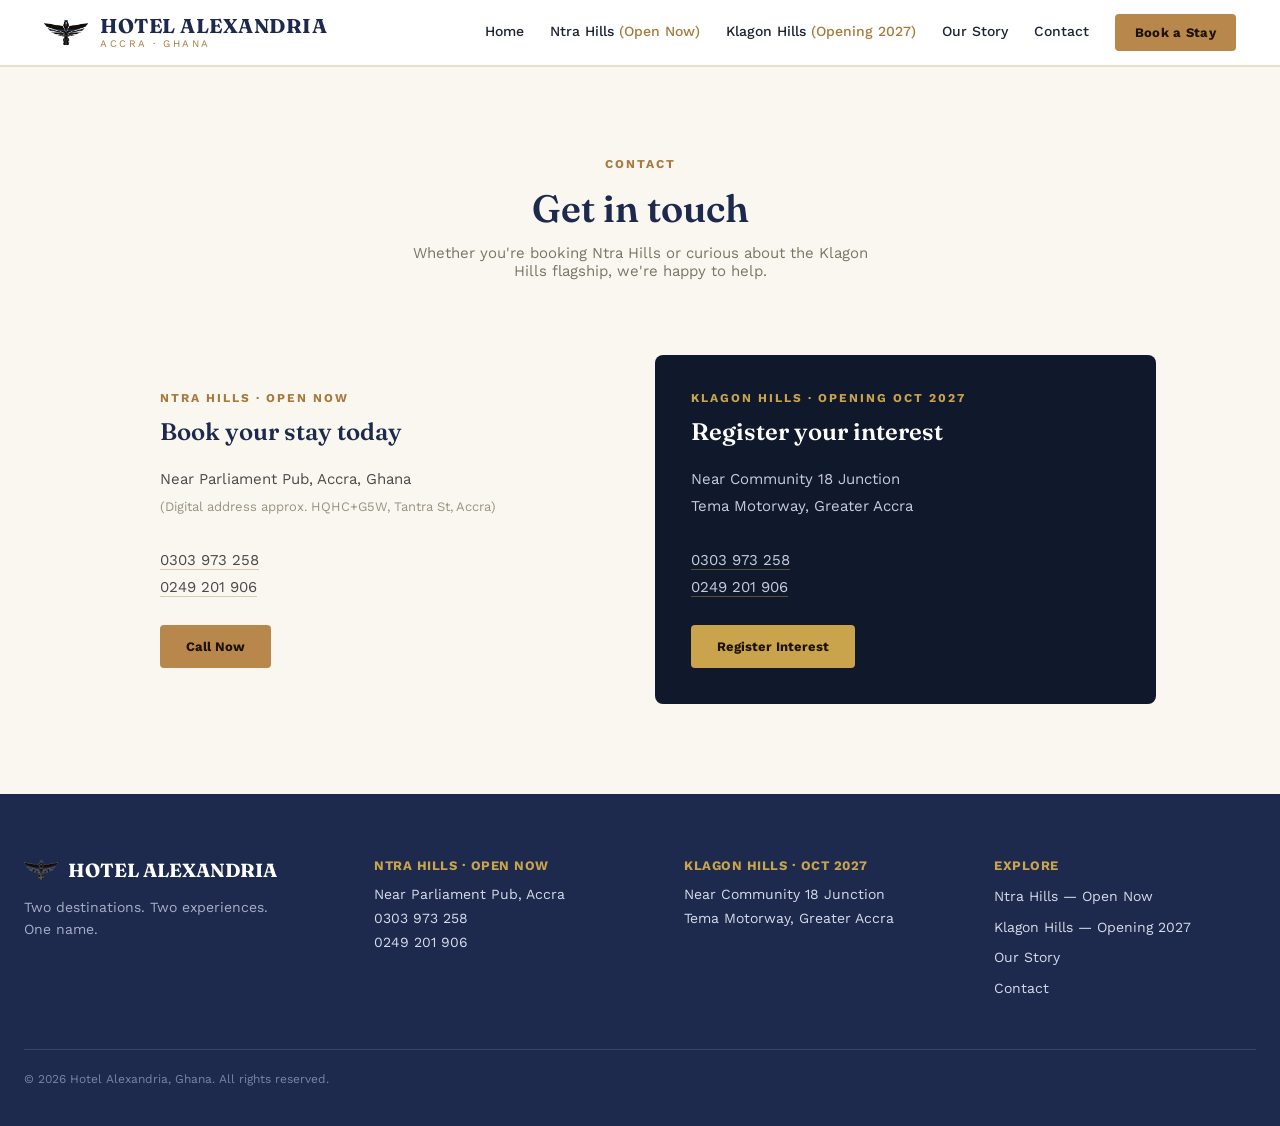
==== contact.html @ 18358ba7 "Add files via upload" ====
<!doctype html>
<html lang="en">
<head>
<meta charset="utf-8">
<meta name="viewport" content="width=device-width, initial-scale=1">
<title>Contact — Hotel Alexandria</title>
<link rel="stylesheet" href="css/style.css">
</head>
<body>
<div style="width: 100%; background: #FAF7F0; overflow-x: hidden;">

<div style="position: sticky; top: 0; z-index: 40; width: 100%; background: #FFFFFF; border-bottom: 1px solid #E7DFCF;">
    <div style="max-width: 1240px; margin: 0 auto; padding: 14px 24px; display: flex; flex-wrap: wrap; align-items: center; justify-content: space-between; gap: 16px;">
      <a href="index.html" style="display: flex; align-items: center; gap: 12px;">
        <img src="images/logo-icon.png" alt="Hotel Alexandria mark" style="width: 44px; height: auto; display: block;">
        <div style="display: flex; flex-direction: column; line-height: 1;">
          <span style="font-family: 'Fraunces', serif; font-weight: 700; font-size: 20px; letter-spacing: 0.5px; color: #1D2A4D;">HOTEL ALEXANDRIA</span>
          <span style="font-size: 10px; letter-spacing: 2.5px; color: #A67A3D; margin-top: 3px;">ACCRA &middot; GHANA</span>
        </div>
      </a>
      <div style="display: flex; flex-wrap: wrap; align-items: center; gap: 26px;">
        <a class="nav-link" href="index.html" style="font-size: 14px; font-weight: 500; color: #1D2333;">Home</a>
        <a class="nav-link" href="ntra-hills.html" style="font-size: 14px; font-weight: 500; color: #1D2333;">Ntra Hills <span style="color:#A67A3D;">(Open Now)</span></a>
        <a class="nav-link" href="klagon-hills.html" style="font-size: 14px; font-weight: 500; color: #1D2333;">Klagon Hills <span style="color:#A67A3D;">(Opening 2027)</span></a>
        <a class="nav-link" href="our-story.html" style="font-size: 14px; font-weight: 500; color: #1D2333;">Our Story</a>
        <a class="nav-link" href="contact.html" style="font-size: 14px; font-weight: 500; color: #1D2333;">Contact</a>
        <a class="cta-gold" href="#book" onclick="toggleDrawer(); return false;" style="background: #B8874B; color: #1D1204; padding: 11px 20px; border-radius: 4px; font-size: 13px; font-weight: 700; letter-spacing: 0.3px; cursor: pointer;">Book a Stay</a>
      </div>
    </div>
    
    <div id="booking-drawer" class="drawer-panel" style="width: 100%; background: #FFFFFF; border-top: 1px solid #E7DFCF;">
      <div style="max-width: 640px; margin: 0 auto; padding: 28px 24px 34px;">
        <div style="display: flex; justify-content: space-between; align-items: center; margin-bottom: 18px;">
          <h3 style="font-size: 19px; color: #1D2A4D; font-weight: 600;">Book Hotel Alexandria — Ntra Hills</h3>
          <a href="#" onclick="toggleDrawer(); return false;" style="cursor: pointer; font-size: 20px; color: #9A9382; line-height: 1;">&times;</a>
        </div>
        <div style="display: flex; flex-wrap: wrap; gap: 14px;">
          <div style="flex: 1 1 150px;">
            <label style="font-size: 11px; letter-spacing: 0.5px; color: #7A7565; display: block; margin-bottom: 6px;">CHECK IN</label>
            <input type="date" style="width: 100%; box-sizing: border-box; padding: 10px; border: 1px solid #D8CCB0; border-radius: 4px; font-family: 'Work Sans', sans-serif; font-size: 13px;">
          </div>
          <div style="flex: 1 1 150px;">
            <label style="font-size: 11px; letter-spacing: 0.5px; color: #7A7565; display: block; margin-bottom: 6px;">CHECK OUT</label>
            <input type="date" style="width: 100%; box-sizing: border-box; padding: 10px; border: 1px solid #D8CCB0; border-radius: 4px; font-family: 'Work Sans', sans-serif; font-size: 13px;">
          </div>
          <div style="flex: 1 1 110px;">
            <label style="font-size: 11px; letter-spacing: 0.5px; color: #7A7565; display: block; margin-bottom: 6px;">GUESTS</label>
            <input type="number" min="1" value="2" style="width: 100%; box-sizing: border-box; padding: 10px; border: 1px solid #D8CCB0; border-radius: 4px; font-family: 'Work Sans', sans-serif; font-size: 13px;">
          </div>
        </div>
        <a class="cta-gold" href="tel:0303973258" style="display: block; text-align: center; margin-top: 18px; background: #B8874B; color: #1D1204; padding: 14px; border-radius: 4px; font-size: 13px; font-weight: 700;">Call to Check Availability</a>
        <div style="text-align: center; margin-top: 8px; font-size: 11px; color: #9A9382;">We don't yet take bookings online — this calls our reservations line directly.</div>
        <div style="text-align: center; margin-top: 18px; padding-top: 16px; border-top: 1px solid #E7DFCF; font-size: 13px; color: #7A7565;">
          Looking for Klagon Hills? Opening October 2027 —
          <a href="klagon-hills.html" style="color: #A67A3D; font-weight: 600; border-bottom: 1px solid #A67A3D;">Register for updates</a>
        </div>
      </div>
    </div>
  </div>

<div style="width: 100%; padding: 90px 24px 20px; text-align: center;">
    <div style="font-size: 12px; letter-spacing: 2px; color: #A67A3D; font-weight: 700; margin-bottom: 14px;">CONTACT</div>
    <h1 style="font-size: 38px; color: #1D2A4D; font-weight: 600;">Get in touch</h1>
    <p style="font-size: 15px; color: #7A7565; margin-top: 12px; max-width: 480px; margin-left: auto; margin-right: auto;">Whether you're booking Ntra Hills or curious about the Klagon Hills flagship, we're happy to help.</p>
  </div>

  <div style="max-width: 1080px; margin: 40px auto 90px; padding: 0 24px; display: flex; flex-wrap: wrap; gap: 30px;">
    <div class="lift" style="flex: 1 1 320px; background: #FAF7F0; border-radius: 8px; padding: 36px;">
      <div style="font-size: 12px; letter-spacing: 2px; color: #A67A3D; font-weight: 700; margin-bottom: 12px;">NTRA HILLS &middot; OPEN NOW</div>
      <h2 style="font-size: 24px; color: #1D2A4D; font-weight: 600;">Book your stay today</h2>
      <div style="margin-top: 20px; font-size: 15px; color: #4A4A4A; line-height: 1.8;">
        Near Parliament Pub, Accra, Ghana<br>
        <span style="color: #9A9382; font-size: 13px;">(Digital address approx. HQHC+G5W, Tantra St, Accra)</span><br><br>
        <a href="tel:0303973258" style="border-bottom: 1px solid #D8CCB0;">0303 973 258</a><br>
        <a href="tel:0249201906" style="border-bottom: 1px solid #D8CCB0;">0249 201 906</a>
      </div>
      <a class="cta-gold" href="tel:0303973258" style="display: inline-block; margin-top: 24px; background: #B8874B; color: #1D1204; padding: 14px 26px; border-radius: 4px; font-size: 13px; font-weight: 700;">Call Now</a>
    </div>

    <div class="lift" style="flex: 1 1 320px; background: #10182C; border-radius: 8px; padding: 36px;">
      <div style="font-size: 12px; letter-spacing: 2px; color: #C9A44C; font-weight: 700; margin-bottom: 12px;">KLAGON HILLS &middot; OPENING OCT 2027</div>
      <h2 style="font-size: 24px; color: #FFFFFF; font-weight: 600;">Register your interest</h2>
      <div style="margin-top: 20px; font-size: 15px; color: #C7CCDC; line-height: 1.8;">
        Near Community 18 Junction<br>Tema Motorway, Greater Accra<br><br>
        <a href="tel:0303973258" style="border-bottom: 1px solid rgba(201,164,76,0.4);">0303 973 258</a><br>
        <a href="tel:0249201906" style="border-bottom: 1px solid rgba(201,164,76,0.4);">0249 201 906</a>
      </div>
      <a class="cta-gold" href="tel:0303973258" style="display: inline-block; margin-top: 24px; background: #C9A44C; color: #1D1204; padding: 14px 26px; border-radius: 4px; font-size: 13px; font-weight: 700;">Register Interest</a>
    </div>
  </div>


<div style="width: 100%; background: #1D2A4D; padding: 64px 24px 40px;">
    <div style="max-width: 1240px; margin: 0 auto;">
      <div style="display: flex; flex-wrap: wrap; gap: 48px; justify-content: space-between;">
        <div style="flex: 1 1 260px;">
          <div style="display: flex; align-items: center; gap: 10px;">
            <img src="images/logo-icon.png" alt="Hotel Alexandria mark" style="width: 34px; height: auto; display: block;">
            <span style="font-family: 'Fraunces', serif; font-weight: 700; font-size: 19px; color: #FFFFFF;">HOTEL ALEXANDRIA</span>
          </div>
          <p style="font-size: 14px; color: #A7AFC6; line-height: 1.6; margin-top: 14px; max-width: 260px;">Two destinations. Two experiences. One name.</p>
        </div>
        <div style="flex: 1 1 220px;">
          <div style="font-size: 13px; font-weight: 700; color: #C9A44C; letter-spacing: 0.5px; margin-bottom: 10px;">NTRA HILLS &middot; OPEN NOW</div>
          <div style="font-size: 14px; color: #D6DBEA; line-height: 1.7;">Near Parliament Pub, Accra<br><a class="nav-link" href="tel:0303973258">0303 973 258</a><br><a class="nav-link" href="tel:0249201906">0249 201 906</a></div>
        </div>
        <div style="flex: 1 1 220px;">
          <div style="font-size: 13px; font-weight: 700; color: #C9A44C; letter-spacing: 0.5px; margin-bottom: 10px;">KLAGON HILLS &middot; OCT 2027</div>
          <div style="font-size: 14px; color: #D6DBEA; line-height: 1.7;">Near Community 18 Junction<br>Tema Motorway, Greater Accra</div>
        </div>
        <div style="flex: 1 1 220px;">
          <div style="font-size: 13px; font-weight: 700; color: #C9A44C; letter-spacing: 0.5px; margin-bottom: 10px;">EXPLORE</div>
          <div style="font-size: 14px; color: #D6DBEA; line-height: 1.9; display: flex; flex-direction: column;">
            <a class="nav-link" href="ntra-hills.html" style="align-self: flex-start;">Ntra Hills — Open Now</a>
            <a class="nav-link" href="klagon-hills.html" style="align-self: flex-start;">Klagon Hills — Opening 2027</a>
            <a class="nav-link" href="our-story.html" style="align-self: flex-start;">Our Story</a>
            <a class="nav-link" href="contact.html" style="align-self: flex-start;">Contact</a>
          </div>
        </div>
      </div>
      <div style="border-top: 1px solid rgba(255,255,255,0.12); margin-top: 44px; padding-top: 22px; font-size: 12px; color: #7885A3;">&copy; 2026 Hotel Alexandria, Ghana. All rights reserved.</div>
    </div>
  </div>
</div>
<script src="js/main.js"></script>
</body>
</html>
---- css/style.css ----
@import url('https://fonts.googleapis.com/css2?family=Fraunces:ital,opsz,wght@0,9..144,400;0,9..144,500;0,9..144,600;0,9..144,700;1,9..144,500&family=Work+Sans:wght@400;500;600;700&display=swap');

* { box-sizing: border-box; }
body { margin: 0; font-family: 'Work Sans', system-ui, sans-serif; background: #FAF7F0; color: #1D2333; }
a { color: inherit; text-decoration: none; }
h1, h2, h3 { font-family: 'Fraunces', Georgia, serif; margin: 0; }
img { max-width: 100%; }

@keyframes settleIn { 0% { transform: scale(1.06); } 100% { transform: scale(1); } }
@keyframes pulseGlow { 0%, 100% { box-shadow: 0 0 0 rgba(201,164,76,0); } 50% { box-shadow: 0 0 26px rgba(201,164,76,0.55); } }
@keyframes dotPing { 0% { box-shadow: 0 0 0 0 rgba(201,164,76,0.55); } 100% { box-shadow: 0 0 0 14px rgba(201,164,76,0); } }

.nav-link { position: relative; padding-bottom: 4px; }
.nav-link::after { content: ''; position: absolute; left: 0; bottom: 0; width: 0%; height: 2px; background: #B8874B; transition: width 0.3s ease; }
.nav-link:hover::after { width: 100%; }

.cta-gold { transition: all 0.3s ease; display: inline-block; }
.cta-gold:hover { background: #A67A3D; transform: translateY(-3px); box-shadow: 0 12px 24px rgba(184,135,75,0.35); }
.cta-gold:hover .btn-arrow { transform: translateX(5px); }
.cta-outline-line { transition: all 0.3s ease; border-bottom: 1px solid rgba(255,255,255,0.7); }
.cta-outline-line:hover { border-color: #C9A44C; color: #C9A44C; }
.cta-outline-line:hover .btn-arrow { transform: translateX(5px); }
.cta-ghost { transition: all 0.3s ease; border: 1px solid #1D2A4D; display: inline-block; }
.cta-ghost:hover { background: #1D2A4D; color: #FAF7F0 !important; }
.btn-arrow { display: inline-block; transition: transform 0.3s ease; margin-left: 4px; }

.lift { transition: transform 0.4s ease, box-shadow 0.4s ease; }
.lift:hover { transform: translateY(-8px); box-shadow: 0 24px 44px rgba(29,42,77,0.2); }

.img-zoom { overflow: hidden; display: block; }
.img-zoom img { transition: transform 0.7s cubic-bezier(.2,.7,.3,1); display: block; }
.img-zoom:hover img { transform: scale(1.09); }

.settle { animation: settleIn 1.1s cubic-bezier(.2,.7,.3,1) both; }

.swipe-row { scrollbar-width: thin; scrollbar-color: #4A5578 transparent; scroll-snap-type: x mandatory; -webkit-overflow-scrolling: touch; }
.swipe-row::-webkit-scrollbar { height: 8px; }
.swipe-row::-webkit-scrollbar-thumb { background: #4A5578; border-radius: 8px; }
.swipe-card { scroll-snap-align: start; }

.badge-pulse { animation: pulseGlow 2.6s ease-in-out infinite; }

.hero-split { position: relative; width: 100%; display: flex; flex-wrap: wrap; }
.split-panel { position: relative; overflow: hidden; flex: 1 1 480px; min-height: 640px; display: flex; align-items: flex-end; transition: flex-grow 0.6s cubic-bezier(.2,.8,.3,1); }
.split-bg { transition: transform 1.2s ease; }
.scrim { transition: opacity 0.6s ease; }
.hero-split:has(.panel-a:hover) .panel-a { flex-grow: 1.7; }
.hero-split:has(.panel-a:hover) .panel-b { flex-grow: 0.7; }
.hero-split:has(.panel-b:hover) .panel-b { flex-grow: 1.7; }
.hero-split:has(.panel-b:hover) .panel-a { flex-grow: 0.7; }
.hero-split:has(.panel-a:hover) .panel-a .split-bg { transform: scale(1.06); }
.hero-split:has(.panel-b:hover) .panel-b .split-bg { transform: scale(1.06); }
.hero-split:has(.panel-a:hover) .panel-a .scrim { opacity: 0.55; }
.hero-split:has(.panel-b:hover) .panel-b .scrim { opacity: 0.55; }

.bg-parallax { background-attachment: fixed; background-size: cover; background-position: center; }
.bg-klagon { background-image: url(../images/render3_rot_cw.jpg); }

.hotspot-dot { animation: dotPing 2.2s ease-out infinite; cursor: pointer; }

input[type="range"].alex-slider { -webkit-appearance: none; width: 100%; height: 4px; background: rgba(29,42,77,0.25); border-radius: 4px; outline: none; }
input[type="range"].alex-slider::-webkit-slider-thumb { -webkit-appearance: none; width: 22px; height: 22px; border-radius: 50%; background: #B8874B; border: 3px solid #FAF7F0; box-shadow: 0 2px 8px rgba(0,0,0,0.3); cursor: pointer; }
input[type="range"].alex-slider::-moz-range-thumb { width: 22px; height: 22px; border-radius: 50%; background: #B8874B; border: 3px solid #FAF7F0; box-shadow: 0 2px 8px rgba(0,0,0,0.3); cursor: pointer; }

.drawer-panel { max-height: 0; overflow: hidden; transition: max-height 0.4s ease; }
.drawer-panel.open { max-height: 420px; }

@media (max-width: 860px) {
  .hero-badge { display: none; }
  .split-panel { flex-basis: 100% !important; min-height: 480px !important; flex-grow: 1 !important; }
  .grid-gallery { grid-template-columns: 1fr !important; height: auto !important; }
  .grid-gallery > div { grid-row: auto !important; height: 220px; }
  .bg-parallax { background-attachment: scroll; }
}

/* index.html is at the site root; other pages reference css/js as ./css/... so bg-klagon path above (../images) is overridden per-page inline where needed */
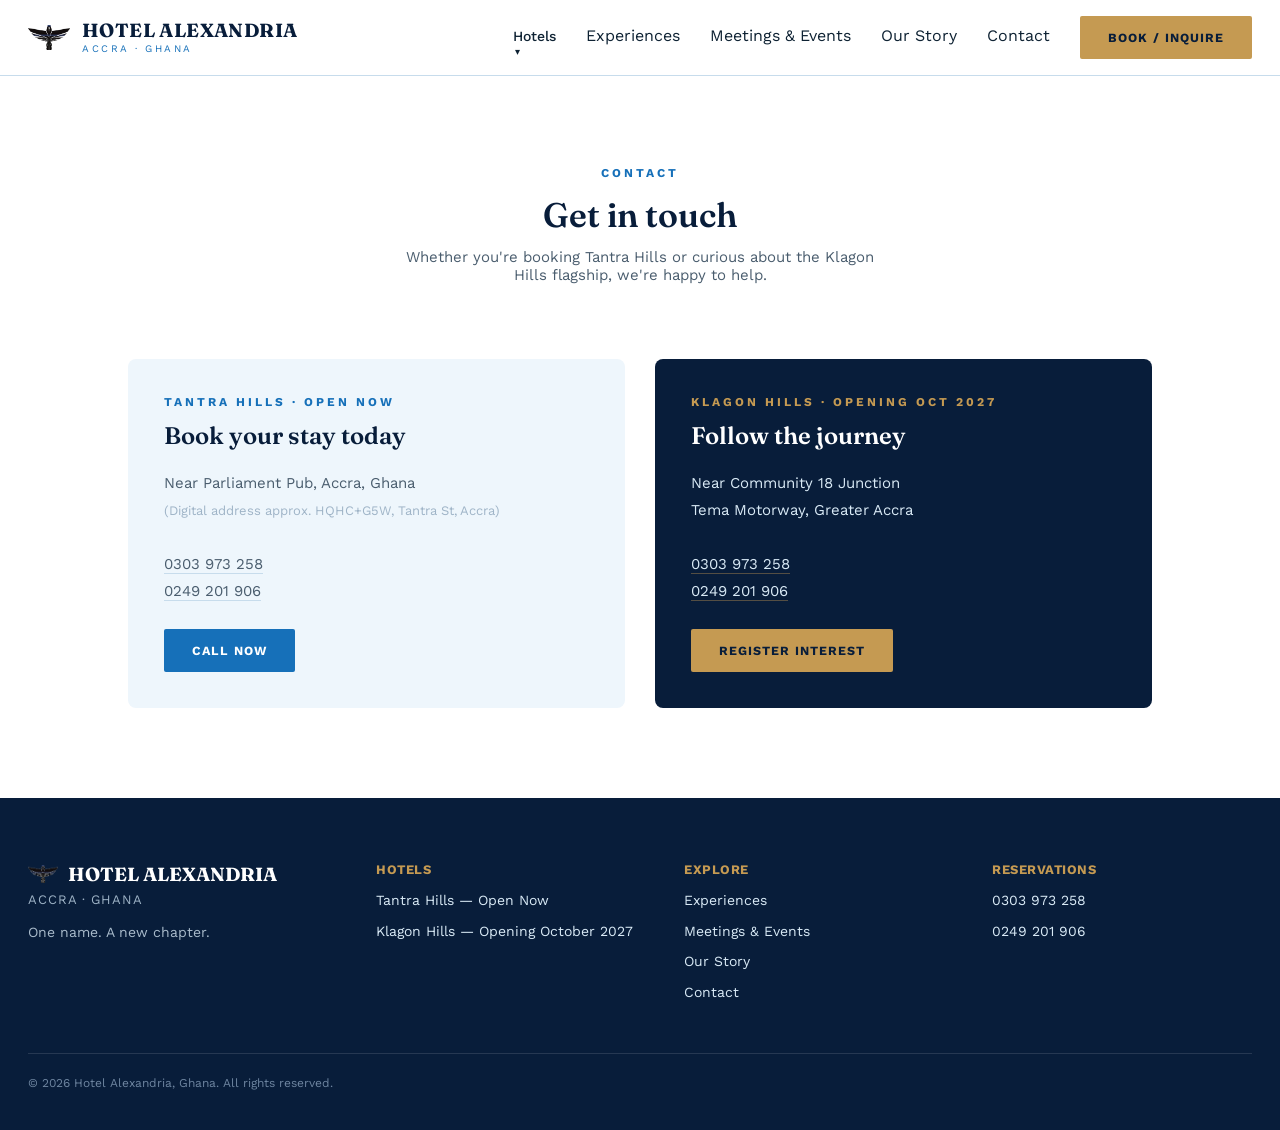
==== commit b5dabe5f: "Add files via upload" ====
--- a/contact.html
+++ b/contact.html
@@ -7,120 +7,181 @@
 <link rel="stylesheet" href="css/style.css">
 </head>
 <body>
-<div style="width: 100%; background: #FAF7F0; overflow-x: hidden;">
+<div style="width: 100%; background: #FFFFFF; overflow-x: hidden;">
 
-<div style="position: sticky; top: 0; z-index: 40; width: 100%; background: #FFFFFF; border-bottom: 1px solid #E7DFCF;">
-    <div style="max-width: 1240px; margin: 0 auto; padding: 14px 24px; display: flex; flex-wrap: wrap; align-items: center; justify-content: space-between; gap: 16px;">
-      <a href="index.html" style="display: flex; align-items: center; gap: 12px;">
-        <img src="images/logo-icon.png" alt="Hotel Alexandria mark" style="width: 44px; height: auto; display: block;">
-        <div style="display: flex; flex-direction: column; line-height: 1;">
-          <span style="font-family: 'Fraunces', serif; font-weight: 700; font-size: 20px; letter-spacing: 0.5px; color: #1D2A4D;">HOTEL ALEXANDRIA</span>
-          <span style="font-size: 10px; letter-spacing: 2.5px; color: #A67A3D; margin-top: 3px;">ACCRA &middot; GHANA</span>
+<header id="site-header" class="">
+  <div class="nav-inner">
+    <a href="index.html" style="display: flex; align-items: center; gap: 12px;">
+      <img src="images/logo-icon.png" alt="Hotel Alexandria mark" style="width: 42px; height: auto; display: block;">
+      <div style="display: flex; flex-direction: column; line-height: 1; gap: 4px;">
+        <span class="brand-name">HOTEL ALEXANDRIA</span>
+        <span class="brand-sub">ACCRA &middot; GHANA</span>
+      </div>
+    </a>
+    <nav class="desktop-nav">
+      
+      <details class="hotels-menu">
+        <summary class="nav-link">Hotels</summary>
+        <div class="mega-panel">
+          <div class="mega-panel-head">OUR HOTELS</div>
+          <div class="mega-panel-sub">Two unique experiences. One Alexandria.</div>
+          <div class="mega-cards">
+            <a class="mega-card klagon-card lift img-zoom" href="klagon-hills.html">
+              <img src="images/render3_rot_cw.jpg" alt="Klagon Hills rendering">
+              <div class="scrim"></div>
+              <div class="mega-card-body">
+                <div style="font-size: 11px; letter-spacing: 1.5px; color: #C59A52; font-weight: 700;">KLAGON HILLS</div>
+                <div style="font-size: 15px; font-weight: 600; margin-top: 4px; line-height: 1.4;">Our new five-star flagship.<br>Opening October 2027.</div>
+                <div style="font-size: 12px; margin-top: 8px; text-decoration: underline;">Discover Klagon Hills &#8594;</div>
+              </div>
+            </a>
+            <a class="mega-card lift img-zoom" href="tantra-hills.html">
+              <img src="images/exterior_flags.jpg" alt="Tantra Hills exterior">
+              <div class="scrim"></div>
+              <div class="mega-card-body">
+                <div style="font-size: 11px; letter-spacing: 1.5px; color: #C59A52; font-weight: 700;">TANTRA HILLS</div>
+                <div style="font-size: 15px; font-weight: 600; margin-top: 4px; line-height: 1.4;">The original Alexandria.<br>Open now.</div>
+                <div style="font-size: 12px; margin-top: 8px; text-decoration: underline;">Explore &amp; Book &#8594;</div>
+              </div>
+            </a>
+          </div>
         </div>
-      </a>
-      <div style="display: flex; flex-wrap: wrap; align-items: center; gap: 26px;">
-        <a class="nav-link" href="index.html" style="font-size: 14px; font-weight: 500; color: #1D2333;">Home</a>
-        <a class="nav-link" href="ntra-hills.html" style="font-size: 14px; font-weight: 500; color: #1D2333;">Ntra Hills <span style="color:#A67A3D;">(Open Now)</span></a>
-        <a class="nav-link" href="klagon-hills.html" style="font-size: 14px; font-weight: 500; color: #1D2333;">Klagon Hills <span style="color:#A67A3D;">(Opening 2027)</span></a>
-        <a class="nav-link" href="our-story.html" style="font-size: 14px; font-weight: 500; color: #1D2333;">Our Story</a>
-        <a class="nav-link" href="contact.html" style="font-size: 14px; font-weight: 500; color: #1D2333;">Contact</a>
-        <a class="cta-gold" href="#book" onclick="toggleDrawer(); return false;" style="background: #B8874B; color: #1D1204; padding: 11px 20px; border-radius: 4px; font-size: 13px; font-weight: 700; letter-spacing: 0.3px; cursor: pointer;">Book a Stay</a>
-      </div>
-    </div>
-    
-    <div id="booking-drawer" class="drawer-panel" style="width: 100%; background: #FFFFFF; border-top: 1px solid #E7DFCF;">
+      </details>
+      <a class="nav-link" href="index.html#experiences">Experiences</a>
+      <a class="nav-link" href="klagon-hills.html#meetings">Meetings &amp; Events</a>
+      <a class="nav-link" href="our-story.html">Our Story</a>
+      <a class="nav-link" href="contact.html">Contact</a>
+      <a class="btn btn-gold" href="#" onclick="toggleDrawer(); return false;">Book / Inquire</a>
+    </nav>
+    <button class="hamburger" onclick="toggleMobileNav()" aria-label="Open menu">
+      <span></span><span></span><span></span>
+    </button>
+  </div>
+  
+  
+    <div id="booking-drawer" class="drawer-panel" style="width: 100%;">
       <div style="max-width: 640px; margin: 0 auto; padding: 28px 24px 34px;">
         <div style="display: flex; justify-content: space-between; align-items: center; margin-bottom: 18px;">
-          <h3 style="font-size: 19px; color: #1D2A4D; font-weight: 600;">Book Hotel Alexandria — Ntra Hills</h3>
-          <a href="#" onclick="toggleDrawer(); return false;" style="cursor: pointer; font-size: 20px; color: #9A9382; line-height: 1;">&times;</a>
+          <h3 style="font-size: 19px; color: #081D3A; font-weight: 600;">Book Hotel Alexandria — Tantra Hills</h3>
+          <a href="#" onclick="toggleDrawer(); return false;" style="cursor: pointer; font-size: 20px; color: #4A5D6E; line-height: 1;">&times;</a>
         </div>
         <div style="display: flex; flex-wrap: wrap; gap: 14px;">
           <div style="flex: 1 1 150px;">
-            <label style="font-size: 11px; letter-spacing: 0.5px; color: #7A7565; display: block; margin-bottom: 6px;">CHECK IN</label>
-            <input type="date" style="width: 100%; box-sizing: border-box; padding: 10px; border: 1px solid #D8CCB0; border-radius: 4px; font-family: 'Work Sans', sans-serif; font-size: 13px;">
+            <label style="font-size: 11px; letter-spacing: 0.5px; color: #4A5D6E; display: block; margin-bottom: 6px;">CHECK IN</label>
+            <input type="date" style="width: 100%; box-sizing: border-box; padding: 10px; border: 1px solid #C7DCEC; border-radius: 4px; font-family: 'Work Sans', sans-serif; font-size: 13px;">
           </div>
           <div style="flex: 1 1 150px;">
-            <label style="font-size: 11px; letter-spacing: 0.5px; color: #7A7565; display: block; margin-bottom: 6px;">CHECK OUT</label>
-            <input type="date" style="width: 100%; box-sizing: border-box; padding: 10px; border: 1px solid #D8CCB0; border-radius: 4px; font-family: 'Work Sans', sans-serif; font-size: 13px;">
+            <label style="font-size: 11px; letter-spacing: 0.5px; color: #4A5D6E; display: block; margin-bottom: 6px;">CHECK OUT</label>
+            <input type="date" style="width: 100%; box-sizing: border-box; padding: 10px; border: 1px solid #C7DCEC; border-radius: 4px; font-family: 'Work Sans', sans-serif; font-size: 13px;">
           </div>
           <div style="flex: 1 1 110px;">
-            <label style="font-size: 11px; letter-spacing: 0.5px; color: #7A7565; display: block; margin-bottom: 6px;">GUESTS</label>
-            <input type="number" min="1" value="2" style="width: 100%; box-sizing: border-box; padding: 10px; border: 1px solid #D8CCB0; border-radius: 4px; font-family: 'Work Sans', sans-serif; font-size: 13px;">
+            <label style="font-size: 11px; letter-spacing: 0.5px; color: #4A5D6E; display: block; margin-bottom: 6px;">GUESTS</label>
+            <input type="number" min="1" value="2" style="width: 100%; box-sizing: border-box; padding: 10px; border: 1px solid #C7DCEC; border-radius: 4px; font-family: 'Work Sans', sans-serif; font-size: 13px;">
           </div>
         </div>
-        <a class="cta-gold" href="tel:0303973258" style="display: block; text-align: center; margin-top: 18px; background: #B8874B; color: #1D1204; padding: 14px; border-radius: 4px; font-size: 13px; font-weight: 700;">Call to Check Availability</a>
-        <div style="text-align: center; margin-top: 8px; font-size: 11px; color: #9A9382;">We don't yet take bookings online — this calls our reservations line directly.</div>
-        <div style="text-align: center; margin-top: 18px; padding-top: 16px; border-top: 1px solid #E7DFCF; font-size: 13px; color: #7A7565;">
+        <a class="btn btn-primary" href="tel:0303973258" style="display: flex; justify-content: center; margin-top: 18px; width: 100%;">Call to Check Availability</a>
+        <div style="text-align: center; margin-top: 8px; font-size: 11px; color: #4A5D6E;">We don't yet take bookings online — this calls our reservations line directly.</div>
+        <div style="text-align: center; margin-top: 18px; padding-top: 16px; border-top: 1px solid #C7DCEC; font-size: 13px; color: #4A5D6E;">
           Looking for Klagon Hills? Opening October 2027 —
-          <a href="klagon-hills.html" style="color: #A67A3D; font-weight: 600; border-bottom: 1px solid #A67A3D;">Register for updates</a>
+          <a href="klagon-hills.html" style="color: #1670B9; font-weight: 600; border-bottom: 1px solid #1670B9;">Follow the journey</a>
         </div>
       </div>
     </div>
+</header>
+
+<div id="mobile-nav">
+  <button id="mobile-close" onclick="toggleMobileNav()" aria-label="Close menu">&times;</button>
+  <div style="clear: both; padding-top: 50px;">
+    <div style="display: flex; align-items: center; gap: 10px; margin-bottom: 30px;">
+      <img src="images/logo-icon.png" alt="Hotel Alexandria mark" style="width: 36px; height: auto; display: block;">
+      <div>
+        <div style="font-family: 'Fraunces', serif; font-size: 17px; font-weight: 700;">HOTEL ALEXANDRIA</div>
+      </div>
+    </div>
+    <a href="index.html">Home</a>
+    <div style="padding: 14px 0; border-bottom: 1px solid rgba(255,255,255,0.12);">
+      <div style="font-size: 17px; margin-bottom: 6px;">Hotels</div>
+      <a class="sub-link" href="klagon-hills.html" style="border: none; padding: 6px 0;">&#8594; Klagon Hills — Opening Oct 2027</a>
+      <a class="sub-link" href="tantra-hills.html" style="border: none; padding: 6px 0;">&#8594; Tantra Hills — Open Now</a>
+    </div>
+    <a href="index.html#experiences">Experiences</a>
+    <a href="klagon-hills.html#meetings">Meetings &amp; Events</a>
+    <a href="our-story.html">Our Story</a>
+    <a href="contact.html">Contact</a>
+    <a class="btn btn-gold" href="tel:0303973258" style="margin-top: 24px;">Book / Inquire</a>
   </div>
+</div>
 
-<div style="width: 100%; padding: 90px 24px 20px; text-align: center;">
-    <div style="font-size: 12px; letter-spacing: 2px; color: #A67A3D; font-weight: 700; margin-bottom: 14px;">CONTACT</div>
-    <h1 style="font-size: 38px; color: #1D2A4D; font-weight: 600;">Get in touch</h1>
-    <p style="font-size: 15px; color: #7A7565; margin-top: 12px; max-width: 480px; margin-left: auto; margin-right: auto;">Whether you're booking Ntra Hills or curious about the Klagon Hills flagship, we're happy to help.</p>
-  </div>
+<div style="width: 100%; padding: 90px 28px 20px; text-align: center;">
+    <div class="eyebrow eyebrow-blue" style="margin-bottom: 14px;">CONTACT</div>
+    <h1 style="font-size: 34px; color: #081D3A; font-weight: 600;">Get in touch</h1>
+    <p style="font-size: 15px; color: #4A5D6E; margin-top: 12px; max-width: 480px; margin-left: auto; margin-right: auto;">Whether you're booking Tantra Hills or curious about the Klagon Hills flagship, we're happy to help.</p>
+</div>
 
-  <div style="max-width: 1080px; margin: 40px auto 90px; padding: 0 24px; display: flex; flex-wrap: wrap; gap: 30px;">
-    <div class="lift" style="flex: 1 1 320px; background: #FAF7F0; border-radius: 8px; padding: 36px;">
-      <div style="font-size: 12px; letter-spacing: 2px; color: #A67A3D; font-weight: 700; margin-bottom: 12px;">NTRA HILLS &middot; OPEN NOW</div>
-      <h2 style="font-size: 24px; color: #1D2A4D; font-weight: 600;">Book your stay today</h2>
-      <div style="margin-top: 20px; font-size: 15px; color: #4A4A4A; line-height: 1.8;">
+<div style="max-width: 1080px; margin: 40px auto 90px; padding: 0 28px; display: flex; flex-wrap: wrap; gap: 30px;">
+    <div class="lift" style="flex: 1 1 320px; background: #EEF6FC; border-radius: 8px; padding: 36px;">
+      <div class="eyebrow eyebrow-blue" style="margin-bottom: 12px;">TANTRA HILLS &middot; OPEN NOW</div>
+      <h2 style="font-size: 24px; color: #081D3A; font-weight: 600;">Book your stay today</h2>
+      <div style="margin-top: 20px; font-size: 15px; color: #4A5D6E; line-height: 1.8;">
         Near Parliament Pub, Accra, Ghana<br>
-        <span style="color: #9A9382; font-size: 13px;">(Digital address approx. HQHC+G5W, Tantra St, Accra)</span><br><br>
-        <a href="tel:0303973258" style="border-bottom: 1px solid #D8CCB0;">0303 973 258</a><br>
-        <a href="tel:0249201906" style="border-bottom: 1px solid #D8CCB0;">0249 201 906</a>
+        <span style="color: #9FB4C7; font-size: 13px;">(Digital address approx. HQHC+G5W, Tantra St, Accra)</span><br><br>
+        <a href="tel:0303973258" style="border-bottom: 1px solid #C7DCEC;">0303 973 258</a><br>
+        <a href="tel:0249201906" style="border-bottom: 1px solid #C7DCEC;">0249 201 906</a>
       </div>
-      <a class="cta-gold" href="tel:0303973258" style="display: inline-block; margin-top: 24px; background: #B8874B; color: #1D1204; padding: 14px 26px; border-radius: 4px; font-size: 13px; font-weight: 700;">Call Now</a>
+      <a class="btn btn-primary" href="tel:0303973258" style="margin-top: 24px;">Call Now</a>
     </div>
 
-    <div class="lift" style="flex: 1 1 320px; background: #10182C; border-radius: 8px; padding: 36px;">
-      <div style="font-size: 12px; letter-spacing: 2px; color: #C9A44C; font-weight: 700; margin-bottom: 12px;">KLAGON HILLS &middot; OPENING OCT 2027</div>
-      <h2 style="font-size: 24px; color: #FFFFFF; font-weight: 600;">Register your interest</h2>
-      <div style="margin-top: 20px; font-size: 15px; color: #C7CCDC; line-height: 1.8;">
+    <div class="lift" style="flex: 1 1 320px; background: #081D3A; border-radius: 8px; padding: 36px;">
+      <div class="eyebrow eyebrow-gold" style="margin-bottom: 12px;">KLAGON HILLS &middot; OPENING OCT 2027</div>
+      <h2 style="font-size: 24px; color: #FFFFFF; font-weight: 600;">Follow the journey</h2>
+      <div style="margin-top: 20px; font-size: 15px; color: #D9EAF6; line-height: 1.8;">
         Near Community 18 Junction<br>Tema Motorway, Greater Accra<br><br>
-        <a href="tel:0303973258" style="border-bottom: 1px solid rgba(201,164,76,0.4);">0303 973 258</a><br>
-        <a href="tel:0249201906" style="border-bottom: 1px solid rgba(201,164,76,0.4);">0249 201 906</a>
+        <a href="tel:0303973258" style="border-bottom: 1px solid rgba(197,154,82,0.4);">0303 973 258</a><br>
+        <a href="tel:0249201906" style="border-bottom: 1px solid rgba(197,154,82,0.4);">0249 201 906</a>
       </div>
-      <a class="cta-gold" href="tel:0303973258" style="display: inline-block; margin-top: 24px; background: #C9A44C; color: #1D1204; padding: 14px 26px; border-radius: 4px; font-size: 13px; font-weight: 700;">Register Interest</a>
+      <a class="btn btn-gold" href="tel:0303973258" style="margin-top: 24px;">Register Interest</a>
     </div>
-  </div>
+</div>
 
 
-<div style="width: 100%; background: #1D2A4D; padding: 64px 24px 40px;">
-    <div style="max-width: 1240px; margin: 0 auto;">
+<footer style="width: 100%; background: #081D3A; padding: 64px 28px 40px; color: #FFFFFF;">
+    <div style="max-width: 1320px; margin: 0 auto;">
       <div style="display: flex; flex-wrap: wrap; gap: 48px; justify-content: space-between;">
         <div style="flex: 1 1 260px;">
           <div style="display: flex; align-items: center; gap: 10px;">
-            <img src="images/logo-icon.png" alt="Hotel Alexandria mark" style="width: 34px; height: auto; display: block;">
-            <span style="font-family: 'Fraunces', serif; font-weight: 700; font-size: 19px; color: #FFFFFF;">HOTEL ALEXANDRIA</span>
+            <img src="images/logo-icon.png" alt="Hotel Alexandria mark" style="width: 30px; height: auto; display: block;">
+            <span style="font-family: 'Fraunces', serif; font-weight: 700; font-size: 19px;">HOTEL ALEXANDRIA</span>
           </div>
-          <p style="font-size: 14px; color: #A7AFC6; line-height: 1.6; margin-top: 14px; max-width: 260px;">Two destinations. Two experiences. One name.</p>
+          <p style="font-size: 13px; color: #9FB4C7; margin-top: 6px; letter-spacing: 1px;">ACCRA &middot; GHANA</p>
+          <p style="font-size: 14px; color: #A9BBCB; line-height: 1.6; margin-top: 14px; max-width: 260px;">One name. A new chapter.</p>
         </div>
         <div style="flex: 1 1 220px;">
-          <div style="font-size: 13px; font-weight: 700; color: #C9A44C; letter-spacing: 0.5px; margin-bottom: 10px;">NTRA HILLS &middot; OPEN NOW</div>
-          <div style="font-size: 14px; color: #D6DBEA; line-height: 1.7;">Near Parliament Pub, Accra<br><a class="nav-link" href="tel:0303973258">0303 973 258</a><br><a class="nav-link" href="tel:0249201906">0249 201 906</a></div>
+          <div style="font-size: 13px; font-weight: 700; color: #C59A52; letter-spacing: 0.5px; margin-bottom: 10px;">HOTELS</div>
+          <div style="font-size: 14px; color: #D9EAF6; line-height: 1.9; display: flex; flex-direction: column;">
+            <a class="nav-link" href="tantra-hills.html" style="align-self: flex-start;">Tantra Hills — Open Now</a>
+            <a class="nav-link" href="klagon-hills.html" style="align-self: flex-start;">Klagon Hills — Opening October 2027</a>
+          </div>
         </div>
         <div style="flex: 1 1 220px;">
-          <div style="font-size: 13px; font-weight: 700; color: #C9A44C; letter-spacing: 0.5px; margin-bottom: 10px;">KLAGON HILLS &middot; OCT 2027</div>
-          <div style="font-size: 14px; color: #D6DBEA; line-height: 1.7;">Near Community 18 Junction<br>Tema Motorway, Greater Accra</div>
-        </div>
-        <div style="flex: 1 1 220px;">
-          <div style="font-size: 13px; font-weight: 700; color: #C9A44C; letter-spacing: 0.5px; margin-bottom: 10px;">EXPLORE</div>
-          <div style="font-size: 14px; color: #D6DBEA; line-height: 1.9; display: flex; flex-direction: column;">
-            <a class="nav-link" href="ntra-hills.html" style="align-self: flex-start;">Ntra Hills — Open Now</a>
-            <a class="nav-link" href="klagon-hills.html" style="align-self: flex-start;">Klagon Hills — Opening 2027</a>
+          <div style="font-size: 13px; font-weight: 700; color: #C59A52; letter-spacing: 0.5px; margin-bottom: 10px;">EXPLORE</div>
+          <div style="font-size: 14px; color: #D9EAF6; line-height: 1.9; display: flex; flex-direction: column;">
+            <a class="nav-link" href="index.html#experiences" style="align-self: flex-start;">Experiences</a>
+            <a class="nav-link" href="klagon-hills.html#meetings" style="align-self: flex-start;">Meetings &amp; Events</a>
             <a class="nav-link" href="our-story.html" style="align-self: flex-start;">Our Story</a>
             <a class="nav-link" href="contact.html" style="align-self: flex-start;">Contact</a>
           </div>
         </div>
+        <div style="flex: 1 1 220px;">
+          <div style="font-size: 13px; font-weight: 700; color: #C59A52; letter-spacing: 0.5px; margin-bottom: 10px;">RESERVATIONS</div>
+          <div style="font-size: 14px; color: #D9EAF6; line-height: 1.9;">
+            <a class="nav-link" href="tel:0303973258" style="display: block;">0303 973 258</a>
+            <a class="nav-link" href="tel:0249201906" style="display: block;">0249 201 906</a>
+          </div>
+        </div>
       </div>
-      <div style="border-top: 1px solid rgba(255,255,255,0.12); margin-top: 44px; padding-top: 22px; font-size: 12px; color: #7885A3;">&copy; 2026 Hotel Alexandria, Ghana. All rights reserved.</div>
+      <div style="border-top: 1px solid rgba(255,255,255,0.12); margin-top: 44px; padding-top: 22px; font-size: 12px; color: #6E85A0;">&copy; 2026 Hotel Alexandria, Ghana. All rights reserved.</div>
     </div>
-  </div>
+  </footer>
 </div>
 <script src="js/main.js"></script>
 </body>
--- a/css/style.css
+++ b/css/style.css
@@ -1,76 +1,177 @@
 @import url('https://fonts.googleapis.com/css2?family=Fraunces:ital,opsz,wght@0,9..144,400;0,9..144,500;0,9..144,600;0,9..144,700;1,9..144,500&family=Work+Sans:wght@400;500;600;700&display=swap');
 
+/* ===== Hotel Alexandria brand tokens ===== */
+:root {
+  --blue: #1670B9;        /* Alexandria Blue — PRIMARY */
+  --blue-dark: #115A94;
+  --navy: #081D3A;        /* Deep Alexandria Navy — secondary */
+  --mist: #D9EAF6;        /* light blue mist */
+  --mist-soft: #EEF6FC;
+  --white: #FFFFFF;
+  --gold: #C59A52;        /* restrained accent only */
+  --ink: #0E2233;         /* body text on light backgrounds */
+  --ink-soft: #4A5D6E;
+  --line: #C7DCEC;        /* hairline on light backgrounds */
+}
+
 * { box-sizing: border-box; }
-body { margin: 0; font-family: 'Work Sans', system-ui, sans-serif; background: #FAF7F0; color: #1D2333; }
+body { margin: 0; font-family: 'Work Sans', system-ui, sans-serif; background: var(--white); color: var(--ink); }
 a { color: inherit; text-decoration: none; }
-h1, h2, h3 { font-family: 'Fraunces', Georgia, serif; margin: 0; }
-img { max-width: 100%; }
+h1, h2, h3 { font-family: 'Fraunces', Georgia, serif; margin: 0; font-weight: 600; }
+img { max-width: 100%; display: block; }
+button { font-family: inherit; }
 
-@keyframes settleIn { 0% { transform: scale(1.06); } 100% { transform: scale(1); } }
-@keyframes pulseGlow { 0%, 100% { box-shadow: 0 0 0 rgba(201,164,76,0); } 50% { box-shadow: 0 0 26px rgba(201,164,76,0.55); } }
-@keyframes dotPing { 0% { box-shadow: 0 0 0 0 rgba(201,164,76,0.55); } 100% { box-shadow: 0 0 0 14px rgba(201,164,76,0); } }
+a:focus-visible, button:focus-visible, summary:focus-visible, input:focus-visible {
+  outline: 2px solid var(--gold);
+  outline-offset: 3px;
+}
+
+@media (prefers-reduced-motion: reduce) {
+  * { animation-duration: 0.001ms !important; animation-iteration-count: 1 !important; transition-duration: 0.001ms !important; scroll-behavior: auto !important; }
+}
+
+@keyframes settleIn { 0% { transform: scale(1.05); opacity: 0.85; } 100% { transform: scale(1); opacity: 1; } }
+@keyframes pulseGlow { 0%, 100% { box-shadow: 0 0 0 rgba(197,154,82,0); } 50% { box-shadow: 0 0 24px rgba(197,154,82,0.5); } }
+@keyframes dotPing { 0% { box-shadow: 0 0 0 0 rgba(197,154,82,0.5); } 100% { box-shadow: 0 0 0 14px rgba(197,154,82,0); } }
+
+.eyebrow { font-size: 12px; letter-spacing: 3px; font-weight: 700; text-transform: uppercase; }
+.eyebrow-gold { color: var(--gold); }
+.eyebrow-blue { color: var(--blue); }
 
 .nav-link { position: relative; padding-bottom: 4px; }
-.nav-link::after { content: ''; position: absolute; left: 0; bottom: 0; width: 0%; height: 2px; background: #B8874B; transition: width 0.3s ease; }
-.nav-link:hover::after { width: 100%; }
+.nav-link::after { content: ''; position: absolute; left: 0; bottom: 0; width: 0%; height: 1.5px; background: var(--gold); transition: width 0.3s ease; }
+.nav-link:hover::after, .nav-link:focus-visible::after { width: 100%; }
 
-.cta-gold { transition: all 0.3s ease; display: inline-block; }
-.cta-gold:hover { background: #A67A3D; transform: translateY(-3px); box-shadow: 0 12px 24px rgba(184,135,75,0.35); }
-.cta-gold:hover .btn-arrow { transform: translateX(5px); }
-.cta-outline-line { transition: all 0.3s ease; border-bottom: 1px solid rgba(255,255,255,0.7); }
-.cta-outline-line:hover { border-color: #C9A44C; color: #C9A44C; }
-.cta-outline-line:hover .btn-arrow { transform: translateX(5px); }
-.cta-ghost { transition: all 0.3s ease; border: 1px solid #1D2A4D; display: inline-block; }
-.cta-ghost:hover { background: #1D2A4D; color: #FAF7F0 !important; }
-.btn-arrow { display: inline-block; transition: transform 0.3s ease; margin-left: 4px; }
+.btn { display: inline-flex; align-items: center; gap: 8px; padding: 14px 28px; border-radius: 2px; font-size: 12.5px; font-weight: 700; letter-spacing: 1px; text-transform: uppercase; transition: all 0.3s ease; cursor: pointer; border: none; }
+.btn-primary { background: var(--blue); color: var(--white); }
+.btn-primary:hover { background: var(--blue-dark); transform: translateY(-2px); box-shadow: 0 14px 28px rgba(22,112,185,0.3); }
+.btn-gold { background: var(--gold); color: var(--navy); }
+.btn-gold:hover { background: #B08A45; transform: translateY(-2px); box-shadow: 0 14px 28px rgba(197,154,82,0.35); }
+.btn-line { background: transparent; color: var(--white); border: 1px solid rgba(255,255,255,0.55); }
+.btn-line:hover { border-color: var(--gold); color: var(--gold); }
+.btn-line-dark { background: transparent; color: var(--navy); border: 1px solid var(--navy); }
+.btn-line-dark:hover { background: var(--navy); color: var(--white); }
+.btn-arrow { display: inline-block; transition: transform 0.3s ease; }
+.btn:hover .btn-arrow { transform: translateX(5px); }
 
-.lift { transition: transform 0.4s ease, box-shadow 0.4s ease; }
-.lift:hover { transform: translateY(-8px); box-shadow: 0 24px 44px rgba(29,42,77,0.2); }
+.lift { transition: transform 0.45s ease, box-shadow 0.45s ease; }
+.lift:hover { transform: translateY(-6px); }
 
 .img-zoom { overflow: hidden; display: block; }
-.img-zoom img { transition: transform 0.7s cubic-bezier(.2,.7,.3,1); display: block; }
-.img-zoom:hover img { transform: scale(1.09); }
+.img-zoom img { transition: transform 0.8s cubic-bezier(.2,.7,.3,1); }
+.img-zoom:hover img { transform: scale(1.07); }
 
-.settle { animation: settleIn 1.1s cubic-bezier(.2,.7,.3,1) both; }
+.settle { animation: settleIn 1.3s cubic-bezier(.2,.7,.3,1) both; }
+.badge-pulse { animation: pulseGlow 2.8s ease-in-out infinite; }
+.hotspot-dot { animation: dotPing 2.2s ease-out infinite; cursor: pointer; border: none; padding: 0; }
 
-.swipe-row { scrollbar-width: thin; scrollbar-color: #4A5578 transparent; scroll-snap-type: x mandatory; -webkit-overflow-scrolling: touch; }
-.swipe-row::-webkit-scrollbar { height: 8px; }
-.swipe-row::-webkit-scrollbar-thumb { background: #4A5578; border-radius: 8px; }
+.swipe-row { scrollbar-width: thin; scrollbar-color: var(--blue) transparent; scroll-snap-type: x mandatory; -webkit-overflow-scrolling: touch; }
+.swipe-row::-webkit-scrollbar { height: 6px; }
+.swipe-row::-webkit-scrollbar-thumb { background: var(--blue); border-radius: 8px; }
 .swipe-card { scroll-snap-align: start; }
 
-.badge-pulse { animation: pulseGlow 2.6s ease-in-out infinite; }
+/* ===== Header / nav ===== */
+#site-header { position: sticky; top: 0; z-index: 50; width: 100%; background: var(--white); border-bottom: 1px solid var(--line); transition: background 0.4s ease, border-color 0.4s ease; }
+#site-header.transparent-nav { background: transparent; border-bottom-color: transparent; position: absolute; }
+#site-header.transparent-nav .nav-link, #site-header.transparent-nav .brand-name, #site-header.transparent-nav .brand-sub, #site-header.transparent-nav .property-tag { color: var(--white); }
+#site-header .nav-inner { max-width: 1320px; margin: 0 auto; padding: 16px 28px; display: flex; align-items: center; justify-content: space-between; gap: 20px; }
+.brand-name { font-family: 'Fraunces', serif; font-weight: 700; font-size: 19px; letter-spacing: 0.4px; color: var(--navy); }
+.brand-sub { font-size: 10px; letter-spacing: 2.5px; color: var(--blue); }
+.property-tag { font-size: 10px; letter-spacing: 2px; color: var(--gold); font-weight: 700; }
+.desktop-nav { display: flex; align-items: center; gap: 30px; }
+.mobile-only { display: none; }
 
+/* Hotels mega menu via native <details> — keyboard accessible with no JS */
+.hotels-menu { position: relative; }
+.hotels-menu summary { list-style: none; cursor: pointer; font-size: 14px; font-weight: 500; display: flex; align-items: center; gap: 5px; }
+.hotels-menu summary::-webkit-details-marker { display: none; }
+.hotels-menu summary::after { content: '\25BE'; font-size: 10px; margin-left: 2px; }
+.mega-panel { position: absolute; top: calc(100% + 18px); left: 50%; transform: translateX(-50%); width: 620px; max-width: 90vw; background: var(--white); border-radius: 6px; box-shadow: 0 30px 60px rgba(8,29,58,0.22); padding: 26px; display: flex; flex-direction: column; gap: 18px; z-index: 60; }
+.mega-panel-head { font-size: 12px; letter-spacing: 1.5px; color: var(--blue); font-weight: 700; }
+.mega-panel-sub { font-family: 'Fraunces', serif; font-style: italic; font-size: 16px; color: var(--navy); margin-top: 4px; }
+.mega-cards { display: flex; gap: 16px; margin-top: 6px; }
+.mega-card { flex: 1; position: relative; border-radius: 6px; overflow: hidden; min-height: 190px; display: flex; align-items: flex-end; color: var(--white); }
+.mega-card img { position: absolute; inset: 0; width: 100%; height: 100%; object-fit: cover; }
+.mega-card .scrim { position: absolute; inset: 0; background: linear-gradient(0deg, rgba(8,29,58,0.88) 0%, rgba(8,29,58,0.25) 75%); }
+.mega-card .mega-card-body { position: relative; padding: 16px; }
+.mega-card.klagon-card { flex: 1.2; }
+
+.drawer-panel { max-height: 0; overflow: hidden; transition: max-height 0.4s ease; background: var(--white); }
+.drawer-panel.open { max-height: 440px; border-top: 1px solid var(--line); }
+
+/* Mobile nav */
+.hamburger { display: none; background: none; border: none; cursor: pointer; padding: 6px; }
+.hamburger span { display: block; width: 22px; height: 2px; background: var(--navy); margin: 5px 0; transition: all 0.3s ease; }
+#site-header.transparent-nav .hamburger span { background: var(--white); }
+#mobile-nav { display: none; position: fixed; inset: 0; z-index: 100; background: var(--navy); color: var(--white); padding: 24px; overflow-y: auto; }
+#mobile-nav.open { display: block; }
+#mobile-nav a { display: block; font-size: 17px; padding: 14px 0; border-bottom: 1px solid rgba(255,255,255,0.12); }
+#mobile-nav .sub-link { padding-left: 18px; font-size: 15px; color: var(--mist); }
+#mobile-close { background: none; border: none; color: var(--white); font-size: 26px; float: right; cursor: pointer; }
+
+@media (max-width: 900px) {
+  .desktop-nav { display: none; }
+  .hamburger { display: block; }
+  .grid-gallery { grid-template-columns: 1fr !important; height: auto !important; }
+  .grid-gallery > div { grid-row: auto !important; height: 220px; }
+  .split-panel { flex-basis: 100% !important; min-height: 420px !important; flex-grow: 1 !important; }
+  .category-row { flex-wrap: wrap !important; }
+  .mega-cards { flex-direction: column; }
+  .bg-parallax { background-attachment: scroll !important; }
+}
+
+/* ===== Hero / immersive sections ===== */
+.hero-full { position: relative; width: 100%; min-height: 100vh; display: flex; align-items: center; overflow: hidden; }
+.hero-full img.hero-bg { position: absolute; inset: 0; width: 100%; height: 100%; object-fit: cover; z-index: 1; }
+.hero-scrim { position: absolute; inset: 0; z-index: 2; }
+.hero-scrim-navy { background: linear-gradient(180deg, rgba(8,29,58,0.55) 0%, rgba(8,29,58,0.62) 50%, rgba(8,29,58,0.85) 100%); }
+.hero-content { position: relative; z-index: 3; max-width: 1320px; margin: 0 auto; padding: 0 28px; width: 100%; }
+
+.bg-parallax { background-attachment: fixed; background-size: cover; background-position: center; }
+.bg-klagon-1 { background-image: url(images/render3_rot_cw.jpg); }
+.bg-klagon-2 { background-image: url(images/render1_final.jpg); }
+.bg-tantra-1 { background-image: url(images/exterior_flags.jpg); }
+
+.full-bleed-band { position: relative; width: 100%; min-height: 62vh; display: flex; align-items: center; overflow: hidden; color: var(--white); }
+.full-bleed-band img.band-img { position: absolute; inset: 0; width: 100%; height: 100%; object-fit: cover; z-index: 1; }
+.band-scrim { position: absolute; inset: 0; z-index: 2; background: linear-gradient(90deg, rgba(8,29,58,0.82) 0%, rgba(8,29,58,0.35) 60%, rgba(8,29,58,0.1) 100%); }
+.band-content { position: relative; z-index: 3; max-width: 1320px; margin: 0 auto; padding: 60px 28px; width: 100%; }
+
+/* Category row (Stay / Dine / Wellness / Meet / Celebrate / Experience) */
+.category-row { display: flex; justify-content: space-between; gap: 8px; }
+.category-item { flex: 1; text-align: center; padding: 20px 8px; position: relative; }
+.category-item .cat-line { width: 0; height: 1px; background: var(--gold); margin: 10px auto 0; transition: width 0.35s ease; }
+.category-item:hover .cat-line { width: 40px; }
+
+/* Timeline */
+.story-timeline { display: flex; align-items: center; gap: 0; }
+.story-node { flex: 1; text-align: center; }
+.story-connector { flex: 0 0 auto; width: 90px; height: 1px; background: linear-gradient(90deg, var(--blue), var(--gold)); position: relative; }
+.story-connector::after { content: '\2192'; position: absolute; right: -14px; top: -10px; color: var(--gold); }
+
+/* Two Alexandria Experiences — reinvented hover split */
 .hero-split { position: relative; width: 100%; display: flex; flex-wrap: wrap; }
-.split-panel { position: relative; overflow: hidden; flex: 1 1 480px; min-height: 640px; display: flex; align-items: flex-end; transition: flex-grow 0.6s cubic-bezier(.2,.8,.3,1); }
+.split-panel { position: relative; overflow: hidden; flex-basis: 480px; min-height: 560px; display: flex; align-items: flex-end; transition: flex-grow 0.6s cubic-bezier(.2,.8,.3,1); }
 .split-bg { transition: transform 1.2s ease; }
 .scrim { transition: opacity 0.6s ease; }
-.hero-split:has(.panel-a:hover) .panel-a { flex-grow: 1.7; }
-.hero-split:has(.panel-a:hover) .panel-b { flex-grow: 0.7; }
-.hero-split:has(.panel-b:hover) .panel-b { flex-grow: 1.7; }
-.hero-split:has(.panel-b:hover) .panel-a { flex-grow: 0.7; }
-.hero-split:has(.panel-a:hover) .panel-a .split-bg { transform: scale(1.06); }
-.hero-split:has(.panel-b:hover) .panel-b .split-bg { transform: scale(1.06); }
-.hero-split:has(.panel-a:hover) .panel-a .scrim { opacity: 0.55; }
-.hero-split:has(.panel-b:hover) .panel-b .scrim { opacity: 0.55; }
+.panel-a { flex-grow: 0.65; }
+.panel-b { flex-grow: 1.35; }
+.hero-split:has(.panel-a:hover) .panel-a, .hero-split:has(.panel-a:focus-within) .panel-a { flex-grow: 1.35; }
+.hero-split:has(.panel-a:hover) .panel-b, .hero-split:has(.panel-a:focus-within) .panel-b { flex-grow: 0.65; }
+.hero-split:has(.panel-b:hover) .panel-b, .hero-split:has(.panel-b:focus-within) .panel-b { flex-grow: 1.65; }
+.hero-split:has(.panel-b:hover) .panel-a, .hero-split:has(.panel-b:focus-within) .panel-a { flex-grow: 0.55; }
+.hero-split:has(.panel-a:hover) .panel-a .split-bg, .hero-split:has(.panel-b:hover) .panel-b .split-bg { transform: scale(1.06); }
+.hero-split:has(.panel-a:hover) .panel-a .scrim, .hero-split:has(.panel-b:hover) .panel-b .scrim { opacity: 0.5; }
 
-.bg-parallax { background-attachment: fixed; background-size: cover; background-position: center; }
-.bg-klagon { background-image: url(../images/render3_rot_cw.jpg); }
+/* ===== Scroll-linked cinematic reveals ===== */
+.reveal { opacity: 0; transform: translateY(30px); transition: opacity 0.9s cubic-bezier(.2,.7,.3,1), transform 0.9s cubic-bezier(.2,.7,.3,1); }
+.reveal.is-visible { opacity: 1; transform: translateY(0); }
+.reveal-delay-1 { transition-delay: 0.12s; }
+.reveal-delay-2 { transition-delay: 0.24s; }
 
-.hotspot-dot { animation: dotPing 2.2s ease-out infinite; cursor: pointer; }
+.hero-mask .hero-bg { will-change: clip-path, transform; transition: none; }
+.hero-mask .hero-content { will-change: opacity, transform; transition: none; }
 
-input[type="range"].alex-slider { -webkit-appearance: none; width: 100%; height: 4px; background: rgba(29,42,77,0.25); border-radius: 4px; outline: none; }
-input[type="range"].alex-slider::-webkit-slider-thumb { -webkit-appearance: none; width: 22px; height: 22px; border-radius: 50%; background: #B8874B; border: 3px solid #FAF7F0; box-shadow: 0 2px 8px rgba(0,0,0,0.3); cursor: pointer; }
-input[type="range"].alex-slider::-moz-range-thumb { width: 22px; height: 22px; border-radius: 50%; background: #B8874B; border: 3px solid #FAF7F0; box-shadow: 0 2px 8px rgba(0,0,0,0.3); cursor: pointer; }
-
-.drawer-panel { max-height: 0; overflow: hidden; transition: max-height 0.4s ease; }
-.drawer-panel.open { max-height: 420px; }
-
-@media (max-width: 860px) {
-  .hero-badge { display: none; }
-  .split-panel { flex-basis: 100% !important; min-height: 480px !important; flex-grow: 1 !important; }
-  .grid-gallery { grid-template-columns: 1fr !important; height: auto !important; }
-  .grid-gallery > div { grid-row: auto !important; height: 220px; }
-  .bg-parallax { background-attachment: scroll; }
-}
-
-/* index.html is at the site root; other pages reference css/js as ./css/... so bg-klagon path above (../images) is overridden per-page inline where needed */
+input[type="range"].alex-slider { -webkit-appearance: none; width: 100%; height: 3px; background: rgba(8,29,58,0.2); border-radius: 4px; outline: none; }
+input[type="range"].alex-slider::-webkit-slider-thumb { -webkit-appearance: none; width: 20px; height: 20px; border-radius: 50%; background: var(--gold); border: 3px solid var(--white); box-shadow: 0 2px 8px rgba(0,0,0,0.3); cursor: pointer; }
+input[type="range"].alex-slider::-moz-range-thumb { width: 20px; height: 20px; border-radius: 50%; background: var(--gold); border: 3px solid var(--white); box-shadow: 0 2px 8px rgba(0,0,0,0.3); cursor: pointer; }
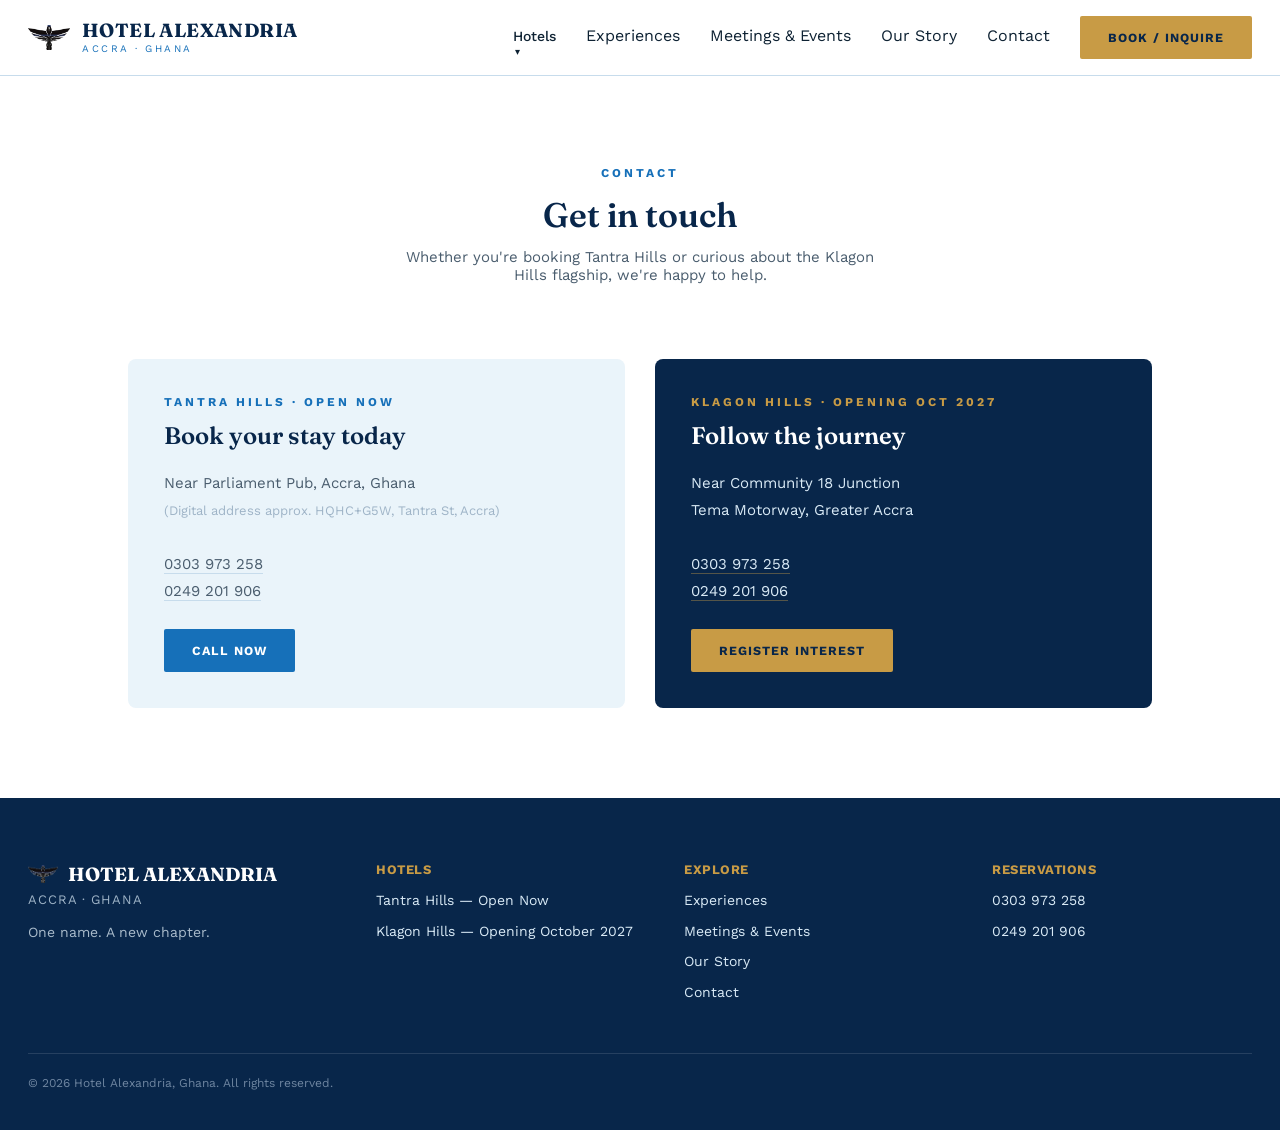
==== commit a6a03b1d: "Rebalance site colour system toward Alexandria Blue Implements the new brand colour spec: Alexandria" ====
--- a/contact.html
+++ b/contact.html
@@ -19,7 +19,7 @@
       </div>
     </a>
     <nav class="desktop-nav">
-      
+
       <details class="hotels-menu">
         <summary class="nav-link">Hotels</summary>
         <div class="mega-panel">
@@ -27,10 +27,10 @@
           <div class="mega-panel-sub">Two unique experiences. One Alexandria.</div>
           <div class="mega-cards">
             <a class="mega-card klagon-card lift img-zoom" href="klagon-hills.html">
-              <img src="images/render3_rot_cw.jpg" alt="Klagon Hills rendering">
+              <img src="images/klagon-photoreal.jpg" alt="Klagon Hills, evening concept view">
               <div class="scrim"></div>
               <div class="mega-card-body">
-                <div style="font-size: 11px; letter-spacing: 1.5px; color: #C59A52; font-weight: 700;">KLAGON HILLS</div>
+                <div style="font-size: 11px; letter-spacing: 1.5px; color: #C89B45; font-weight: 700;">KLAGON HILLS</div>
                 <div style="font-size: 15px; font-weight: 600; margin-top: 4px; line-height: 1.4;">Our new five-star flagship.<br>Opening October 2027.</div>
                 <div style="font-size: 12px; margin-top: 8px; text-decoration: underline;">Discover Klagon Hills &#8594;</div>
               </div>
@@ -39,7 +39,7 @@
               <img src="images/exterior_flags.jpg" alt="Tantra Hills exterior">
               <div class="scrim"></div>
               <div class="mega-card-body">
-                <div style="font-size: 11px; letter-spacing: 1.5px; color: #C59A52; font-weight: 700;">TANTRA HILLS</div>
+                <div style="font-size: 11px; letter-spacing: 1.5px; color: #C89B45; font-weight: 700;">TANTRA HILLS</div>
                 <div style="font-size: 15px; font-weight: 600; margin-top: 4px; line-height: 1.4;">The original Alexandria.<br>Open now.</div>
                 <div style="font-size: 12px; margin-top: 8px; text-decoration: underline;">Explore &amp; Book &#8594;</div>
               </div>
@@ -57,12 +57,12 @@
       <span></span><span></span><span></span>
     </button>
   </div>
-  
-  
+
+
     <div id="booking-drawer" class="drawer-panel" style="width: 100%;">
       <div style="max-width: 640px; margin: 0 auto; padding: 28px 24px 34px;">
         <div style="display: flex; justify-content: space-between; align-items: center; margin-bottom: 18px;">
-          <h3 style="font-size: 19px; color: #081D3A; font-weight: 600;">Book Hotel Alexandria — Tantra Hills</h3>
+          <h3 style="font-size: 19px; color: #08264A; font-weight: 600;">Book Hotel Alexandria — Tantra Hills</h3>
           <a href="#" onclick="toggleDrawer(); return false;" style="cursor: pointer; font-size: 20px; color: #4A5D6E; line-height: 1;">&times;</a>
         </div>
         <div style="display: flex; flex-wrap: wrap; gap: 14px;">
@@ -114,14 +114,14 @@
 
 <div style="width: 100%; padding: 90px 28px 20px; text-align: center;">
     <div class="eyebrow eyebrow-blue" style="margin-bottom: 14px;">CONTACT</div>
-    <h1 style="font-size: 34px; color: #081D3A; font-weight: 600;">Get in touch</h1>
+    <h1 style="font-size: 34px; color: #08264A; font-weight: 600;">Get in touch</h1>
     <p style="font-size: 15px; color: #4A5D6E; margin-top: 12px; max-width: 480px; margin-left: auto; margin-right: auto;">Whether you're booking Tantra Hills or curious about the Klagon Hills flagship, we're happy to help.</p>
 </div>
 
 <div style="max-width: 1080px; margin: 40px auto 90px; padding: 0 28px; display: flex; flex-wrap: wrap; gap: 30px;">
-    <div class="lift" style="flex: 1 1 320px; background: #EEF6FC; border-radius: 8px; padding: 36px;">
+    <div class="lift" style="flex: 1 1 320px; background: #EAF4FA; border-radius: 8px; padding: 36px;">
       <div class="eyebrow eyebrow-blue" style="margin-bottom: 12px;">TANTRA HILLS &middot; OPEN NOW</div>
-      <h2 style="font-size: 24px; color: #081D3A; font-weight: 600;">Book your stay today</h2>
+      <h2 style="font-size: 24px; color: #08264A; font-weight: 600;">Book your stay today</h2>
       <div style="margin-top: 20px; font-size: 15px; color: #4A5D6E; line-height: 1.8;">
         Near Parliament Pub, Accra, Ghana<br>
         <span style="color: #9FB4C7; font-size: 13px;">(Digital address approx. HQHC+G5W, Tantra St, Accra)</span><br><br>
@@ -131,20 +131,20 @@
       <a class="btn btn-primary" href="tel:0303973258" style="margin-top: 24px;">Call Now</a>
     </div>
 
-    <div class="lift" style="flex: 1 1 320px; background: #081D3A; border-radius: 8px; padding: 36px;">
+    <div class="lift" style="flex: 1 1 320px; background: #08264A; border-radius: 8px; padding: 36px;">
       <div class="eyebrow eyebrow-gold" style="margin-bottom: 12px;">KLAGON HILLS &middot; OPENING OCT 2027</div>
       <h2 style="font-size: 24px; color: #FFFFFF; font-weight: 600;">Follow the journey</h2>
       <div style="margin-top: 20px; font-size: 15px; color: #D9EAF6; line-height: 1.8;">
         Near Community 18 Junction<br>Tema Motorway, Greater Accra<br><br>
-        <a href="tel:0303973258" style="border-bottom: 1px solid rgba(197,154,82,0.4);">0303 973 258</a><br>
-        <a href="tel:0249201906" style="border-bottom: 1px solid rgba(197,154,82,0.4);">0249 201 906</a>
+        <a href="tel:0303973258" style="border-bottom: 1px solid rgba(200,155,69,0.4);">0303 973 258</a><br>
+        <a href="tel:0249201906" style="border-bottom: 1px solid rgba(200,155,69,0.4);">0249 201 906</a>
       </div>
       <a class="btn btn-gold" href="tel:0303973258" style="margin-top: 24px;">Register Interest</a>
     </div>
 </div>
 
 
-<footer style="width: 100%; background: #081D3A; padding: 64px 28px 40px; color: #FFFFFF;">
+<footer style="width: 100%; background: #08264A; padding: 64px 28px 40px; color: #FFFFFF;">
     <div style="max-width: 1320px; margin: 0 auto;">
       <div style="display: flex; flex-wrap: wrap; gap: 48px; justify-content: space-between;">
         <div style="flex: 1 1 260px;">
@@ -156,14 +156,14 @@
           <p style="font-size: 14px; color: #A9BBCB; line-height: 1.6; margin-top: 14px; max-width: 260px;">One name. A new chapter.</p>
         </div>
         <div style="flex: 1 1 220px;">
-          <div style="font-size: 13px; font-weight: 700; color: #C59A52; letter-spacing: 0.5px; margin-bottom: 10px;">HOTELS</div>
+          <div style="font-size: 13px; font-weight: 700; color: #C89B45; letter-spacing: 0.5px; margin-bottom: 10px;">HOTELS</div>
           <div style="font-size: 14px; color: #D9EAF6; line-height: 1.9; display: flex; flex-direction: column;">
             <a class="nav-link" href="tantra-hills.html" style="align-self: flex-start;">Tantra Hills — Open Now</a>
             <a class="nav-link" href="klagon-hills.html" style="align-self: flex-start;">Klagon Hills — Opening October 2027</a>
           </div>
         </div>
         <div style="flex: 1 1 220px;">
-          <div style="font-size: 13px; font-weight: 700; color: #C59A52; letter-spacing: 0.5px; margin-bottom: 10px;">EXPLORE</div>
+          <div style="font-size: 13px; font-weight: 700; color: #C89B45; letter-spacing: 0.5px; margin-bottom: 10px;">EXPLORE</div>
           <div style="font-size: 14px; color: #D9EAF6; line-height: 1.9; display: flex; flex-direction: column;">
             <a class="nav-link" href="index.html#experiences" style="align-self: flex-start;">Experiences</a>
             <a class="nav-link" href="klagon-hills.html#meetings" style="align-self: flex-start;">Meetings &amp; Events</a>
@@ -172,7 +172,7 @@
           </div>
         </div>
         <div style="flex: 1 1 220px;">
-          <div style="font-size: 13px; font-weight: 700; color: #C59A52; letter-spacing: 0.5px; margin-bottom: 10px;">RESERVATIONS</div>
+          <div style="font-size: 13px; font-weight: 700; color: #C89B45; letter-spacing: 0.5px; margin-bottom: 10px;">RESERVATIONS</div>
           <div style="font-size: 14px; color: #D9EAF6; line-height: 1.9;">
             <a class="nav-link" href="tel:0303973258" style="display: block;">0303 973 258</a>
             <a class="nav-link" href="tel:0249201906" style="display: block;">0249 201 906</a>
--- a/css/style.css
+++ b/css/style.css
@@ -3,12 +3,13 @@
 /* ===== Hotel Alexandria brand tokens ===== */
 :root {
   --blue: #1670B9;        /* Alexandria Blue — PRIMARY */
-  --blue-dark: #115A94;
-  --navy: #081D3A;        /* Deep Alexandria Navy — secondary */
+  --blue-dark: #105A9B;
+  --navy: #08264A;        /* Deep Alexandria Navy — secondary */
   --mist: #D9EAF6;        /* light blue mist */
-  --mist-soft: #EEF6FC;
+  --mist-soft: #EAF4FA;
   --white: #FFFFFF;
-  --gold: #C59A52;        /* restrained accent only */
+  --white-soft: #F7FAFC;
+  --gold: #C89B45;        /* restrained accent only */
   --ink: #0E2233;         /* body text on light backgrounds */
   --ink-soft: #4A5D6E;
   --line: #C7DCEC;        /* hairline on light backgrounds */
@@ -31,8 +32,8 @@
 }
 
 @keyframes settleIn { 0% { transform: scale(1.05); opacity: 0.85; } 100% { transform: scale(1); opacity: 1; } }
-@keyframes pulseGlow { 0%, 100% { box-shadow: 0 0 0 rgba(197,154,82,0); } 50% { box-shadow: 0 0 24px rgba(197,154,82,0.5); } }
-@keyframes dotPing { 0% { box-shadow: 0 0 0 0 rgba(197,154,82,0.5); } 100% { box-shadow: 0 0 0 14px rgba(197,154,82,0); } }
+@keyframes pulseGlow { 0%, 100% { box-shadow: 0 0 0 rgba(200,155,69,0); } 50% { box-shadow: 0 0 24px rgba(200,155,69,0.5); } }
+@keyframes dotPing { 0% { box-shadow: 0 0 0 0 rgba(200,155,69,0.5); } 100% { box-shadow: 0 0 0 14px rgba(200,155,69,0); } }
 
 .eyebrow { font-size: 12px; letter-spacing: 3px; font-weight: 700; text-transform: uppercase; }
 .eyebrow-gold { color: var(--gold); }
@@ -46,7 +47,7 @@
 .btn-primary { background: var(--blue); color: var(--white); }
 .btn-primary:hover { background: var(--blue-dark); transform: translateY(-2px); box-shadow: 0 14px 28px rgba(22,112,185,0.3); }
 .btn-gold { background: var(--gold); color: var(--navy); }
-.btn-gold:hover { background: #B08A45; transform: translateY(-2px); box-shadow: 0 14px 28px rgba(197,154,82,0.35); }
+.btn-gold:hover { background: #B38A3E; transform: translateY(-2px); box-shadow: 0 14px 28px rgba(200,155,69,0.35); }
 .btn-line { background: transparent; color: var(--white); border: 1px solid rgba(255,255,255,0.55); }
 .btn-line:hover { border-color: var(--gold); color: var(--gold); }
 .btn-line-dark { background: transparent; color: var(--navy); border: 1px solid var(--navy); }
@@ -86,13 +87,13 @@
 .hotels-menu summary { list-style: none; cursor: pointer; font-size: 14px; font-weight: 500; display: flex; align-items: center; gap: 5px; }
 .hotels-menu summary::-webkit-details-marker { display: none; }
 .hotels-menu summary::after { content: '\25BE'; font-size: 10px; margin-left: 2px; }
-.mega-panel { position: absolute; top: calc(100% + 18px); left: 50%; transform: translateX(-50%); width: 620px; max-width: 90vw; background: var(--white); border-radius: 6px; box-shadow: 0 30px 60px rgba(8,29,58,0.22); padding: 26px; display: flex; flex-direction: column; gap: 18px; z-index: 60; }
+.mega-panel { position: absolute; top: calc(100% + 18px); left: 50%; transform: translateX(-50%); width: 620px; max-width: 90vw; background: var(--navy); border-radius: 6px; box-shadow: 0 30px 60px rgba(8,38,74,0.35); padding: 26px; display: flex; flex-direction: column; gap: 18px; z-index: 60; }
 .mega-panel-head { font-size: 12px; letter-spacing: 1.5px; color: var(--blue); font-weight: 700; }
-.mega-panel-sub { font-family: 'Fraunces', serif; font-style: italic; font-size: 16px; color: var(--navy); margin-top: 4px; }
+.mega-panel-sub { font-family: 'Fraunces', serif; font-style: italic; font-size: 16px; color: var(--white); margin-top: 4px; }
 .mega-cards { display: flex; gap: 16px; margin-top: 6px; }
 .mega-card { flex: 1; position: relative; border-radius: 6px; overflow: hidden; min-height: 190px; display: flex; align-items: flex-end; color: var(--white); }
 .mega-card img { position: absolute; inset: 0; width: 100%; height: 100%; object-fit: cover; }
-.mega-card .scrim { position: absolute; inset: 0; background: linear-gradient(0deg, rgba(8,29,58,0.88) 0%, rgba(8,29,58,0.25) 75%); }
+.mega-card .scrim { position: absolute; inset: 0; background: linear-gradient(0deg, rgba(8,38,74,0.88) 0%, rgba(8,38,74,0.25) 75%); }
 .mega-card .mega-card-body { position: relative; padding: 16px; }
 .mega-card.klagon-card { flex: 1.2; }
 
@@ -103,7 +104,7 @@
 .hamburger { display: none; background: none; border: none; cursor: pointer; padding: 6px; }
 .hamburger span { display: block; width: 22px; height: 2px; background: var(--navy); margin: 5px 0; transition: all 0.3s ease; }
 #site-header.transparent-nav .hamburger span { background: var(--white); }
-#mobile-nav { display: none; position: fixed; inset: 0; z-index: 100; background: var(--navy); color: var(--white); padding: 24px; overflow-y: auto; }
+#mobile-nav { display: none; position: fixed; inset: 0; z-index: 100; background: linear-gradient(165deg, var(--blue) 0%, var(--navy) 60%); color: var(--white); padding: 24px; overflow-y: auto; }
 #mobile-nav.open { display: block; }
 #mobile-nav a { display: block; font-size: 17px; padding: 14px 0; border-bottom: 1px solid rgba(255,255,255,0.12); }
 #mobile-nav .sub-link { padding-left: 18px; font-size: 15px; color: var(--mist); }
@@ -124,7 +125,7 @@
 .hero-full { position: relative; width: 100%; min-height: 100vh; display: flex; align-items: center; overflow: hidden; }
 .hero-full img.hero-bg { position: absolute; inset: 0; width: 100%; height: 100%; object-fit: cover; z-index: 1; }
 .hero-scrim { position: absolute; inset: 0; z-index: 2; }
-.hero-scrim-navy { background: linear-gradient(180deg, rgba(8,29,58,0.55) 0%, rgba(8,29,58,0.62) 50%, rgba(8,29,58,0.85) 100%); }
+.hero-scrim-navy { background: linear-gradient(180deg, rgba(8,38,74,0.55) 0%, rgba(8,38,74,0.62) 50%, rgba(8,38,74,0.85) 100%); }
 .hero-content { position: relative; z-index: 3; max-width: 1320px; margin: 0 auto; padding: 0 28px; width: 100%; }
 
 .bg-parallax { background-attachment: fixed; background-size: cover; background-position: center; }
@@ -134,7 +135,7 @@
 
 .full-bleed-band { position: relative; width: 100%; min-height: 62vh; display: flex; align-items: center; overflow: hidden; color: var(--white); }
 .full-bleed-band img.band-img { position: absolute; inset: 0; width: 100%; height: 100%; object-fit: cover; z-index: 1; }
-.band-scrim { position: absolute; inset: 0; z-index: 2; background: linear-gradient(90deg, rgba(8,29,58,0.82) 0%, rgba(8,29,58,0.35) 60%, rgba(8,29,58,0.1) 100%); }
+.band-scrim { position: absolute; inset: 0; z-index: 2; background: linear-gradient(90deg, rgba(8,38,74,0.82) 0%, rgba(8,38,74,0.35) 60%, rgba(8,38,74,0.1) 100%); }
 .band-content { position: relative; z-index: 3; max-width: 1320px; margin: 0 auto; padding: 60px 28px; width: 100%; }
 
 /* Category row (Stay / Dine / Wellness / Meet / Celebrate / Experience) */
@@ -169,9 +170,21 @@
 .reveal-delay-1 { transition-delay: 0.12s; }
 .reveal-delay-2 { transition-delay: 0.24s; }
 
-.hero-mask .hero-bg { will-change: clip-path, transform; transition: none; }
-.hero-mask .hero-content { will-change: opacity, transform; transition: none; }
+.hero-mask .hero-bg { animation: heroUnmask 1.7s cubic-bezier(.2,.7,.3,1) both; }
+.hero-mask .hero-content { opacity: 0; animation: heroContentIn 1.1s cubic-bezier(.2,.7,.3,1) 0.35s both; }
 
-input[type="range"].alex-slider { -webkit-appearance: none; width: 100%; height: 3px; background: rgba(8,29,58,0.2); border-radius: 4px; outline: none; }
+@keyframes heroUnmask {
+  0% { clip-path: inset(36% 0 36% 0); transform: scale(1.14); }
+  100% { clip-path: inset(0 0 0 0); transform: scale(1); }
+}
+@keyframes heroContentIn {
+  0% { opacity: 0; transform: translateY(22px); }
+  100% { opacity: 1; transform: translateY(0); }
+}
+@media (prefers-reduced-motion: reduce) {
+  .hero-mask .hero-bg, .hero-mask .hero-content { animation: none; opacity: 1; }
+}
+
+input[type="range"].alex-slider { -webkit-appearance: none; width: 100%; height: 3px; background: rgba(8,38,74,0.2); border-radius: 4px; outline: none; }
 input[type="range"].alex-slider::-webkit-slider-thumb { -webkit-appearance: none; width: 20px; height: 20px; border-radius: 50%; background: var(--gold); border: 3px solid var(--white); box-shadow: 0 2px 8px rgba(0,0,0,0.3); cursor: pointer; }
 input[type="range"].alex-slider::-moz-range-thumb { width: 20px; height: 20px; border-radius: 50%; background: var(--gold); border: 3px solid var(--white); box-shadow: 0 2px 8px rgba(0,0,0,0.3); cursor: pointer; }
